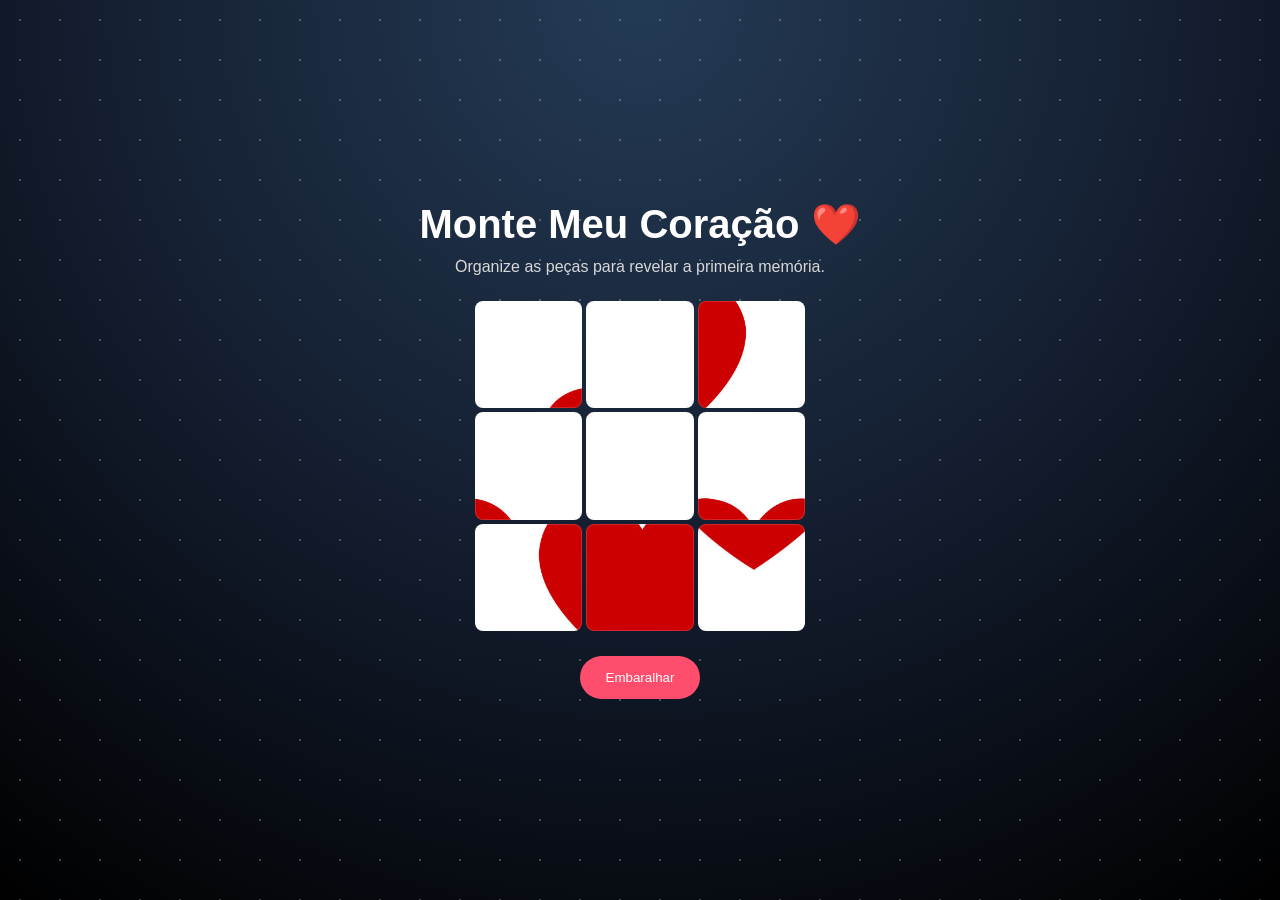
==== puzzle.html @ 8ac08184 "Dala Comit 1.0v" ====
<!DOCTYPE html>
<html lang="pt-BR">
<head>
    <meta charset="UTF-8">
    <meta name="viewport" content="width=device-width, initial-scale=1.0">
    <title>Monte Meu Coração ❤️</title>

    <link rel="stylesheet" href="css/puzzle.css">

    <script src="https://code.jquery.com/jquery-3.7.1.min.js"></script>
</head>
<body>

    <audio id="bgMusic" loop>
        <source src="audio/me_gusta.mp3" type="audio/mpeg">
    </audio>

    <div class="stars"></div>

    <div class="container">

        <h1 class="title">
            Monte Meu Coração ❤️
        </h1>

        <p class="subtitle">
            Organize as peças para revelar a primeira memória.
        </p>

        <div id="puzzleBoard" class="puzzle-board"></div>

        <button id="btnShuffle" class="btn-secondary">
            Embaralhar
        </button>

    </div>

    <div id="successOverlay" class="success-overlay hidden">

        <div class="heart-complete">
            ❤️
        </div>

        <div class="letter">

            <h2>Para Suely ❤️</h2>

            <p>
                Oi amor...
            </p>

            <p>
                Antes de continuar, quero que saiba que esta não é apenas uma página na internet.
            </p>

            <p>
                É uma pequena viagem pelas memórias mais importantes da minha vida.
            </p>

            <p>
                Porque todas elas têm você.
            </p>

            <p>
                E agora quero te levar para reviver cada uma delas.
            </p>

            <button id="btnHistory" class="btn-primary">
                Conhecer Nossa História
            </button>

        </div>

    </div>

    <div id="fadeScreen"></div>

    <script src="js/puzzle.js"></script>
    <script src="music.js"></script>
    <script>
        Music.init();
    </script>
</body>
</html>
---- css/puzzle.css ----
*{
    margin:0;
    padding:0;
    box-sizing:border-box;
    font-family:'Segoe UI',sans-serif;
}

body{
    min-height:100vh;
    overflow:hidden;

    background:
    radial-gradient(circle at top,
    #243b55,
    #141e30,
    #000);
}

.stars{
    position:fixed;
    width:100%;
    height:100%;
    opacity:.25;

    background-image:
    radial-gradient(white 1px, transparent 1px);

    background-size:40px 40px;

    animation:starsMove 30s linear infinite;
}

.container{
    position:relative;
    z-index:2;

    display:flex;
    flex-direction:column;
    align-items:center;
    justify-content:center;

    min-height:100vh;

    color:white;
}

.title{
    font-size:2.5rem;
    margin-bottom:10px;
}

.subtitle{
    color:#d8d8d8;
    margin-bottom:25px;
}

.puzzle-board{
    width:330px;
    height:330px;

    display:grid;

    grid-template-columns:repeat(3,1fr);
    grid-template-rows:repeat(3,1fr);

    gap:4px;
}

.piece{
    background-image:url("../img/coracao-completo.jpg");
    background-size:330px 330px;

    border-radius:8px;

    cursor:pointer;

    border:1px solid rgba(255,255,255,.15);

    transition:.2s;
}

.piece:hover{
    transform:scale(1.03);
}

.selected{
    border:3px solid #ff4d6d;
}

.btn-secondary,
.btn-primary{
    margin-top:25px;

    border:none;

    padding:14px 26px;

    border-radius:30px;

    cursor:pointer;

    color:white;

    background:#ff4d6d;
}

#successOverlay.fade-out{

    opacity:0;

    transform:scale(1.15);

    filter:blur(6px);
}
.success-overlay{

    display:none;

    position:fixed;

    inset:0;

    background:rgba(0,0,0,.95);

    z-index:100;

    justify-content:center;
    align-items:center;
    flex-direction:column;
}
/* TREMER TELA */
body.shake {
    animation: shakeScreen 0.4s infinite;
}

@keyframes shakeScreen {
    0% { transform: translate(0,0); }
    25% { transform: translate(2px,-2px); }
    50% { transform: translate(-2px,2px); }
    75% { transform: translate(2px,2px); }
    100% { transform: translate(0,0); }
}

/* CORAÇÕES CAINDO */
.heart-rain {
    position: fixed;
    top: -10vh;
    font-size: 24px;
    pointer-events: none;
    animation: fall linear forwards;
    z-index: 9999;
}

@keyframes fall {
    to {
        transform: translateY(120vh);
        opacity: 0;
    }
}
.hidden{
    display:none;
}

.heart-complete{
    font-size:5rem;

    animation:pulse 1s infinite;
}

.letter{
    margin-top:20px;

    max-width:600px;

    width:90%;

    background:white;

    color:#333;

    padding:30px;

    border-radius:20px;

    animation:letterOpen 1.2s ease;
}

.letter h2{
    margin-bottom:20px;
}

.letter p{
    margin-bottom:12px;
    line-height:1.6;
}

#fadeScreen{
    position:fixed;

    inset:0;

    background:black;

    opacity:0;

    transition:1.5s;

    pointer-events:none;

    z-index:999;
}

.fade-active{
    opacity:1 !important;
}

@keyframes pulse{

    0%{
        transform:scale(1);
    }

    50%{
        transform:scale(1.15);
    }

    100%{
        transform:scale(1);
    }
}

@keyframes letterOpen{

    from{
        opacity:0;
        transform:translateY(50px);
    }

    to{
        opacity:1;
        transform:translateY(0);
    }
}

@keyframes starsMove{

    from{
        transform:translateY(0);
    }

    to{
        transform:translateY(100px);
    }
}

@media(max-width:768px){

    .puzzle-board{
        width:300px;
        height:300px;
    }

    .piece{
        background-size:300px 300px;
    }

    .title{
        font-size:2rem;
        text-align:center;
    }
}
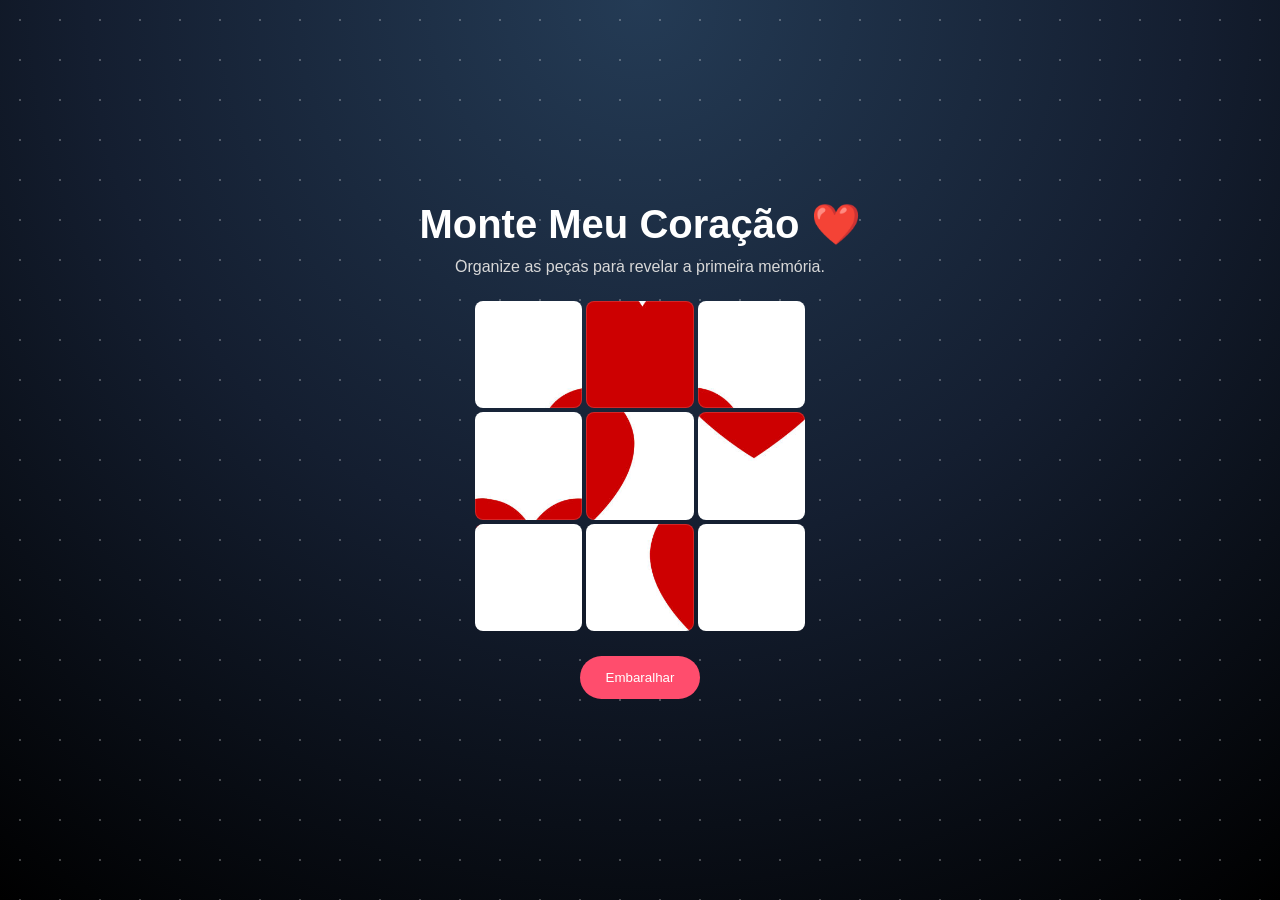
==== commit 3c99f0b1: "ajuste" ====
--- a/puzzle.html
+++ b/puzzle.html
@@ -77,8 +77,11 @@
 
     <script src="js/puzzle.js"></script>
     <script src="music.js"></script>
-    <script>
-        Music.init();
+     <script>
+        // Caso você ainda use o music.js do original
+        if (typeof Music !== 'undefined') {
+            Music.init();
+        }
     </script>
 </body>
 </html>
